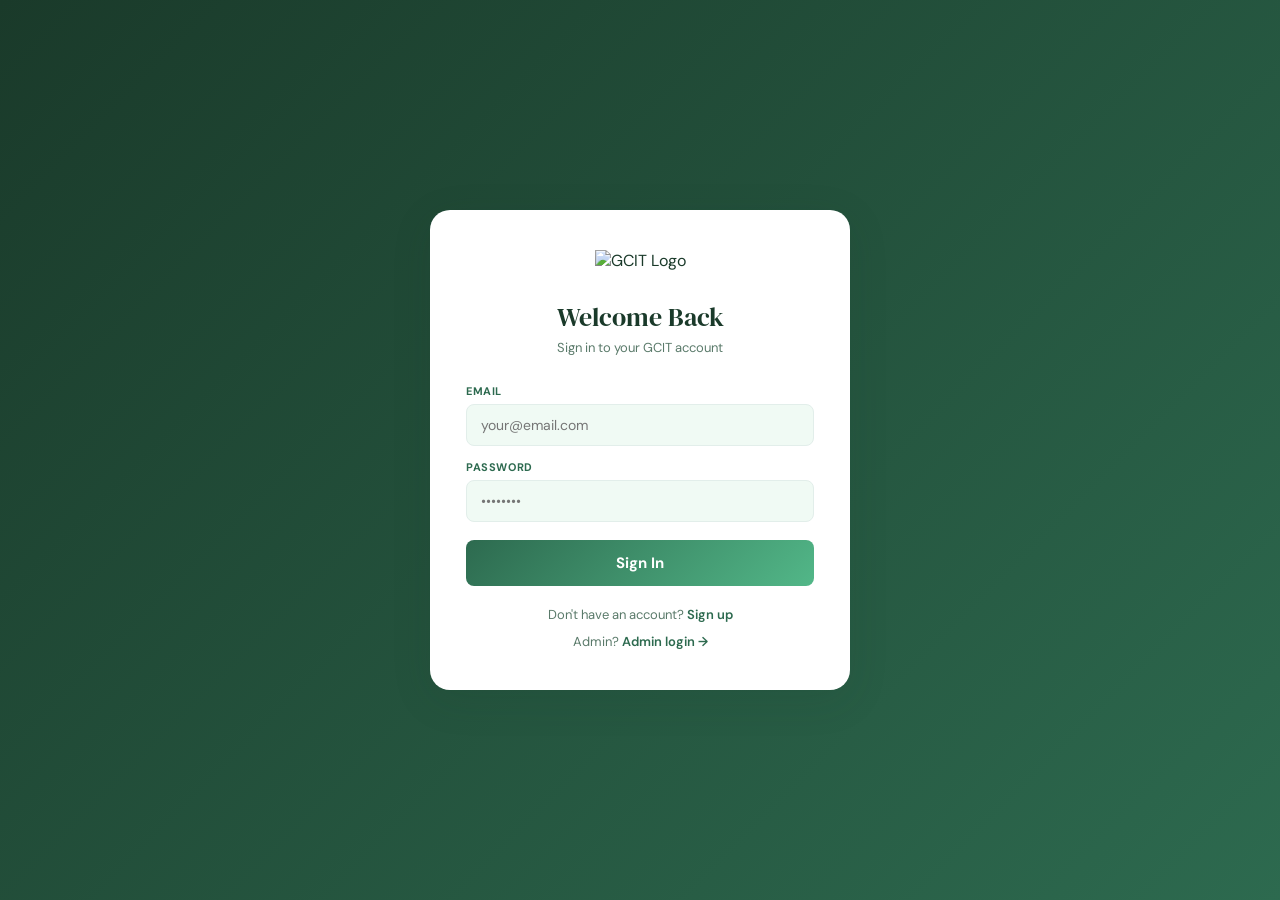
==== views/index.html @ d7ad471d "Initial Commit" ====
<!DOCTYPE html>
<html lang="en">
<head>
    <meta charset="UTF-8">
    <meta name="viewport" content="width=device-width, initial-scale=1.0">
    <title>Login – GCIT Ground Booking</title>
    <link rel="stylesheet" href="css/home.css">
</head>
<body class="auth-page">

<div class="auth-box">
    <div class="auth-logo">
        <img src="photos/logo.png" alt="GCIT Logo">
    </div>

    <h2>Welcome Back</h2>
    <p class="subtitle">Sign in to your GCIT account</p>

    <div class="error-msg" id="errorMsg"></div>

    <div class="form-group">
        <label for="email">Email</label>
        <input type="email" id="email" placeholder="your@email.com" autocomplete="email">
    </div>

    <div class="form-group">
        <label for="password">Password</label>
        <input type="password" id="password" placeholder="••••••••" autocomplete="current-password">
    </div>

    <button class="btn-auth" onclick="login()">Sign In</button>

    <div class="auth-footer">
        <p>Don't have an account? <a href="signup.html">Sign up</a></p>
        <p style="margin-top:10px;">Admin? <a href="admin-login.html">Admin login →</a></p>
    </div>
</div>

<script src="js/login.js"></script>
</body>
</html>
---- views/css/home.css ----
/* ===== GCIT Ground Booking — Shared CSS ===== */

@import url('https://fonts.googleapis.com/css2?family=DM+Sans:wght@400;500;600;700&family=DM+Serif+Display&display=swap');

*, *::before, *::after { box-sizing: border-box; margin: 0; padding: 0; }

:root {
    --green-dark:   #1a3a2a;
    --green-mid:    #2d6a4f;
    --green-light:  #52b788;
    --green-pale:   #d8f3dc;
    --green-bg:     #f0faf4;
    --surface:      #ffffff;
    --border:       #e2eeea;
    --text:         #1a3a2a;
    --text-muted:   #5a7a6a;
    --red:          #e63946;
    --amber:        #f4a261;
    --radius:       12px;
    --radius-sm:    8px;
    --shadow:       0 4px 20px rgba(26,58,42,0.08);
    --shadow-lg:    0 10px 40px rgba(26,58,42,0.12);
}

body {
    font-family: 'DM Sans', sans-serif;
    background: var(--green-bg);
    color: var(--text);
    min-height: 100vh;
}

/* ===== HEADER ===== */
header {
    display: flex;
    align-items: center;
    justify-content: space-between;
    padding: 0 32px;
    height: 64px;
    background: var(--surface);
    border-bottom: 1px solid var(--border);
    position: sticky;
    top: 0;
    z-index: 1000;
    gap: 16px;
}

.nav-logo {
    display: flex;
    align-items: center;
    gap: 10px;
    flex-shrink: 0;
}

.nav-logo img {
    width: 40px;
    height: 40px;
    object-fit: contain;
}

.nav-logo-text {
    font-weight: 700;
    font-size: 15px;
    color: var(--green-dark);
    line-height: 1.2;
}

.nav-logo-sub {
    font-size: 11px;
    color: var(--text-muted);
}

nav ul {
    list-style: none;
    display: flex;
    gap: 4px;
}

nav a {
    text-decoration: none;
    color: var(--text-muted);
    font-weight: 500;
    font-size: 14px;
    padding: 6px 12px;
    border-radius: var(--radius-sm);
    transition: all 0.15s;
}

nav a:hover, nav a.active-link {
    color: var(--green-mid);
    background: var(--green-bg);
}

.btn-logout {
    background: var(--green-mid);
    color: white;
    border: none;
    padding: 8px 16px;
    border-radius: var(--radius-sm);
    font-size: 13px;
    font-weight: 600;
    cursor: pointer;
    font-family: inherit;
    transition: 0.15s;
    flex-shrink: 0;
}

.btn-logout:hover { background: var(--green-dark); }

/* Hamburger */
.hamburger {
    display: none;
    flex-direction: column;
    gap: 4px;
    background: none;
    border: none;
    cursor: pointer;
    padding: 4px;
}
.hamburger span {
    display: block;
    width: 22px;
    height: 2px;
    background: var(--text);
    border-radius: 2px;
    transition: 0.3s;
}

/* ===== HERO ===== */
.page-hero {
    background: linear-gradient(135deg, var(--green-dark) 0%, var(--green-mid) 60%, var(--green-light) 100%);
    padding: 60px 24px 50px;
    text-align: center;
    color: #fff;
}

.page-hero h1 {
    font-family: 'DM Serif Display', serif;
    font-size: clamp(1.8rem, 5vw, 2.8rem);
    margin-bottom: 10px;
    font-weight: 400;
}

.page-hero p {
    font-size: 15px;
    opacity: 0.85;
    max-width: 540px;
    margin: 0 auto;
}

/* ===== SECTION ===== */
.section {
    max-width: 1100px;
    margin: 0 auto;
    padding: 48px 24px;
}

.section-label {
    font-size: 12px;
    font-weight: 700;
    text-transform: uppercase;
    letter-spacing: 1.2px;
    color: var(--green-light);
    margin-bottom: 8px;
}

.section-title {
    font-family: 'DM Serif Display', serif;
    font-size: clamp(1.4rem, 4vw, 2rem);
    font-weight: 400;
    color: var(--green-dark);
    margin-bottom: 16px;
}

/* ===== HERO (home) ===== */
.hero {
    position: relative;
    height: 500px;
    overflow: hidden;
}

.hero img {
    width: 100%;
    height: 100%;
    object-fit: cover;
}

.hero-overlay {
    position: absolute;
    inset: 0;
    background: linear-gradient(to right, rgba(26,58,42,0.85) 40%, rgba(26,58,42,0.3));
    display: flex;
    flex-direction: column;
    justify-content: center;
    padding: 48px;
    color: white;
}

.hero-badge {
    font-size: 12px;
    font-weight: 700;
    letter-spacing: 1.5px;
    text-transform: uppercase;
    background: rgba(255,255,255,0.15);
    padding: 6px 14px;
    border-radius: 20px;
    display: inline-block;
    margin-bottom: 20px;
    backdrop-filter: blur(4px);
    width: fit-content;
}

.hero-overlay h1 {
    font-family: 'DM Serif Display', serif;
    font-size: clamp(1.8rem, 5vw, 3rem);
    font-weight: 400;
    max-width: 600px;
    margin-bottom: 14px;
    line-height: 1.2;
}

.hero-overlay p {
    font-size: 15px;
    max-width: 480px;
    opacity: 0.85;
    line-height: 1.6;
}

.accent-strip {
    height: 4px;
    background: linear-gradient(90deg, var(--green-dark), var(--green-light), var(--green-pale));
}

/* ===== ABOUT ===== */
.about-grid {
    display: grid;
    grid-template-columns: 220px 1fr;
    gap: 48px;
    align-items: start;
}

.about-logo {
    text-align: center;
}

.about-logo img {
    width: 130px;
    height: 130px;
    object-fit: contain;
}

.college-name {
    margin-top: 12px;
    font-weight: 600;
    font-size: 13px;
    color: var(--text-muted);
    line-height: 1.5;
}

.about-text p {
    font-size: 15px;
    line-height: 1.75;
    color: var(--text-muted);
    margin-bottom: 14px;
}

/* ===== VISION MISSION ===== */
.mv-grid {
    display: grid;
    grid-template-columns: 1fr 1fr;
    gap: 24px;
}

.mv-card {
    background: var(--surface);
    border: 1px solid var(--border);
    border-radius: var(--radius);
    padding: 32px;
}

.mv-card.vision {
    background: var(--green-dark);
    color: white;
}

.mv-card.vision .section-label { color: var(--green-light); }
.mv-card.vision .section-title { color: white; }
.mv-card.vision p { color: rgba(255,255,255,0.8); font-size: 15px; line-height: 1.7; }

.mission-list {
    list-style: none;
    padding: 0;
}

.mission-list li {
    display: flex;
    gap: 10px;
    font-size: 14px;
    color: var(--text-muted);
    margin-bottom: 12px;
    line-height: 1.6;
    padding-left: 20px;
    position: relative;
}

.mission-list li::before {
    content: '';
    position: absolute;
    left: 0;
    top: 8px;
    width: 6px;
    height: 6px;
    border-radius: 50%;
    background: var(--green-light);
    flex-shrink: 0;
}

/* ===== DEVELOPERS ===== */
.dev-section {
    background: var(--green-dark);
    color: white;
}

.dev-section .section-title { color: white; }
.dev-section .section-label { color: var(--green-light); }

.dev-grid {
    display: flex;
    flex-wrap: wrap;
    gap: 20px;
    margin-top: 32px;
    justify-content: center;
}

.dev-card {
    background: rgba(255,255,255,0.07);
    border: 1px solid rgba(255,255,255,0.12);
    border-radius: var(--radius);
    padding: 24px 20px;
    text-align: center;
    width: 180px;
    transition: 0.2s;
}

.dev-card:hover {
    background: rgba(255,255,255,0.12);
    transform: translateY(-2px);
}

.dev-photo {
    width: 80px;
    height: 80px;
    border-radius: 50%;
    object-fit: cover;
    border: 3px solid var(--green-light);
    margin-bottom: 12px;
}

.dev-role {
    font-size: 11px;
    color: var(--green-light);
    font-weight: 600;
    text-transform: uppercase;
    letter-spacing: 0.8px;
    margin-bottom: 4px;
}

.dev-name {
    font-size: 14px;
    font-weight: 600;
    color: white;
}

/* ===== DIVIDER ===== */
hr.divider {
    border: none;
    border-top: 1px solid var(--border);
}

/* ===== FOOTER ===== */
footer {
    text-align: center;
    padding: 24px;
    font-size: 13px;
    color: var(--text-muted);
    border-top: 1px solid var(--border);
    background: var(--surface);
}

.footer-accent { color: var(--green-light); }

/* ===== TABLE ===== */
.table-wrap {
    background: var(--surface);
    border: 1px solid var(--border);
    border-radius: var(--radius);
    overflow: hidden;
    overflow-x: auto;
}

table {
    width: 100%;
    border-collapse: collapse;
    min-width: 500px;
}

th {
    text-align: left;
    font-size: 11px;
    font-weight: 700;
    text-transform: uppercase;
    letter-spacing: 0.6px;
    color: var(--text-muted);
    padding: 14px 16px;
    background: var(--green-bg);
    border-bottom: 1px solid var(--border);
}

td {
    padding: 13px 16px;
    font-size: 14px;
    border-bottom: 1px solid var(--border);
}

tr:last-child td { border-bottom: none; }

tr:hover td { background: var(--green-bg); }

/* ===== STATUS BADGES ===== */
.status-badge {
    display: inline-block;
    padding: 3px 10px;
    border-radius: 20px;
    font-size: 11px;
    font-weight: 700;
    text-transform: uppercase;
    letter-spacing: 0.5px;
}

.status-approved, .confirmed { background: #d8f3dc; color: #1a5c30; }
.status-pending  { background: #fff3cd; color: #7a5800; }
.status-rejected { background: #fde8e8; color: #8b1a1a; }
.completed       { background: #e8f4ff; color: #1a4a7a; }

/* ===== BUTTONS ===== */
.btn-approve {
    background: var(--green-mid);
    color: white;
    border: none;
    padding: 6px 12px;
    border-radius: var(--radius-sm);
    cursor: pointer;
    font-family: inherit;
    font-size: 12px;
    font-weight: 600;
    margin-right: 6px;
    transition: 0.15s;
}

.btn-approve:hover { background: var(--green-dark); }

.btn-reject {
    background: #fde8e8;
    color: var(--red);
    border: 1px solid #f5c6c6;
    padding: 6px 12px;
    border-radius: var(--radius-sm);
    cursor: pointer;
    font-family: inherit;
    font-size: 12px;
    font-weight: 600;
    transition: 0.15s;
}

.btn-reject:hover { background: var(--red); color: white; border-color: var(--red); }

.delete-btn {
    background: #fde8e8;
    color: var(--red);
    border: 1px solid #f5c6c6;
    padding: 6px 10px;
    border-radius: var(--radius-sm);
    cursor: pointer;
    font-family: inherit;
    font-size: 12px;
    font-weight: 600;
    transition: 0.15s;
}

.delete-btn:hover { background: var(--red); color: white; }

.action-done { font-size: 12px; color: var(--text-muted); font-weight: 500; }

/* ===== BOOKING LAYOUT ===== */
.booking-layout {
    display: grid;
    grid-template-columns: 1fr 360px;
    gap: 32px;
    max-width: 1100px;
    margin: 40px auto;
    padding: 0 24px;
}

.booking-panel {
    background: var(--surface);
    border: 1px solid var(--border);
    border-radius: var(--radius);
    padding: 28px;
    position: sticky;
    top: 80px;
    height: fit-content;
    box-shadow: var(--shadow);
}

.panel-title {
    font-family: 'DM Serif Display', serif;
    font-size: 1.3rem;
    margin-bottom: 24px;
    color: var(--green-dark);
}

.form-group {
    margin-bottom: 16px;
}

.form-group label {
    display: block;
    font-size: 11px;
    font-weight: 700;
    text-transform: uppercase;
    letter-spacing: 0.6px;
    color: var(--green-mid);
    margin-bottom: 6px;
}

.form-group input,
.form-group select,
.form-group textarea {
    width: 100%;
    padding: 10px 12px;
    border: 1.5px solid var(--border);
    border-radius: var(--radius-sm);
    background: var(--green-bg);
    font-size: 14px;
    font-family: inherit;
    outline: none;
    transition: 0.2s;
    color: var(--text);
}

.form-group textarea { resize: none; height: 72px; }

.form-group input:focus,
.form-group select:focus,
.form-group textarea:focus {
    border-color: var(--green-mid);
    background: white;
    box-shadow: 0 0 0 3px rgba(45,106,79,0.1);
}

.time-row {
    display: grid;
    grid-template-columns: 1fr 1fr;
    gap: 8px;
}

.btn-book {
    width: 100%;
    padding: 13px;
    border: none;
    border-radius: var(--radius-sm);
    background: linear-gradient(135deg, var(--green-mid), var(--green-light));
    color: white;
    font-weight: 700;
    font-size: 15px;
    font-family: inherit;
    cursor: pointer;
    transition: 0.2s;
    margin-top: 8px;
}

.btn-book:hover { opacity: 0.9; transform: translateY(-1px); }

/* ===== AVAILABLE GROUND ===== */
.ground-grid {
    display: grid;
    grid-template-columns: repeat(auto-fill, minmax(280px, 1fr));
    gap: 20px;
    margin-top: 24px;
}

.ground-card {
    background: var(--surface);
    border: 1px solid var(--border);
    border-radius: var(--radius);
    overflow: hidden;
    transition: 0.2s;
}

.ground-card:hover { box-shadow: var(--shadow); transform: translateY(-2px); }

.ground-card-header {
    padding: 16px 20px;
    background: var(--green-bg);
    border-bottom: 1px solid var(--border);
    display: flex;
    justify-content: space-between;
    align-items: center;
}

.slot-time {
    font-weight: 700;
    font-size: 16px;
    color: var(--green-dark);
}

.slot-avail { background: #d8f3dc; color: #1a5c30; }
.slot-booked { background: #fde8e8; color: #8b1a1a; }

.ground-card-body {
    padding: 16px 20px;
}

.btn-slot-book {
    display: inline-block;
    padding: 8px 18px;
    background: var(--green-mid);
    color: white;
    border: none;
    border-radius: var(--radius-sm);
    font-family: inherit;
    font-size: 13px;
    font-weight: 600;
    cursor: pointer;
    transition: 0.15s;
    text-decoration: none;
}

.btn-slot-book:hover { background: var(--green-dark); }

/* ===== PROFILE ===== */
.profile-container {
    max-width: 900px;
    margin: 0 auto;
    padding: 40px 24px;
}

.profile-header {
    display: flex;
    gap: 28px;
    align-items: center;
    margin-bottom: 32px;
    background: var(--surface);
    border: 1px solid var(--border);
    border-radius: var(--radius);
    padding: 28px;
}

.profile-image-wrapper { position: relative; flex-shrink: 0; }

.profile-page-photo {
    width: 90px;
    height: 90px;
    border-radius: 50%;
    object-fit: cover;
    border: 3px solid var(--green-light);
}

.edit-photo-btn {
    position: absolute;
    bottom: 0;
    right: 0;
    background: var(--green-mid);
    color: white;
    border: none;
    font-size: 10px;
    font-weight: 700;
    padding: 3px 7px;
    border-radius: 10px;
    cursor: pointer;
    font-family: inherit;
}

.profile-intro h1 { font-size: 1.6rem; margin-bottom: 4px; }
.profile-tag { font-size: 13px; color: var(--text-muted); }

.profile-content-grid {
    display: grid;
    grid-template-columns: 1fr 1fr;
    gap: 20px;
    margin-bottom: 20px;
}

.profile-card {
    background: var(--surface);
    border: 1px solid var(--border);
    border-radius: var(--radius);
    padding: 24px;
}

.card-subtitle {
    font-size: 14px;
    font-weight: 700;
    color: var(--green-dark);
    margin-bottom: 16px;
    padding-bottom: 12px;
    border-bottom: 1px solid var(--border);
}

.info-list { display: flex; flex-direction: column; gap: 14px; }

.info-item {
    display: flex;
    justify-content: space-between;
    align-items: center;
    gap: 12px;
}

.info-label {
    font-size: 12px;
    font-weight: 700;
    text-transform: uppercase;
    letter-spacing: 0.5px;
    color: var(--text-muted);
    flex-shrink: 0;
}

.info-item input {
    flex: 1;
    border: 1.5px solid var(--border);
    border-radius: var(--radius-sm);
    padding: 7px 10px;
    font-size: 13px;
    font-family: inherit;
    outline: none;
    background: var(--green-bg);
    transition: 0.2s;
}

.info-item input:focus {
    border-color: var(--green-mid);
    background: white;
}

.btn-edit-profile {
    margin-top: 16px;
    background: var(--green-mid);
    color: white;
    border: none;
    padding: 9px 20px;
    border-radius: var(--radius-sm);
    font-family: inherit;
    font-size: 13px;
    font-weight: 600;
    cursor: pointer;
    transition: 0.15s;
}

.btn-edit-profile:hover { background: var(--green-dark); }

.stats-grid {
    display: grid;
    grid-template-columns: 1fr 1fr;
    gap: 14px;
    margin-top: 4px;
}

.stat-box {
    background: var(--green-bg);
    border-radius: var(--radius-sm);
    padding: 18px;
    text-align: center;
}

.stat-number {
    display: block;
    font-size: 2rem;
    font-weight: 700;
    color: var(--green-mid);
    line-height: 1;
}

.stat-label {
    display: block;
    font-size: 11px;
    color: var(--text-muted);
    margin-top: 6px;
    font-weight: 600;
    text-transform: uppercase;
    letter-spacing: 0.5px;
}

.history-section {
    background: var(--surface);
    border: 1px solid var(--border);
    border-radius: var(--radius);
    padding: 24px;
}

.table-responsive { overflow-x: auto; }

.history-table {
    width: 100%;
    border-collapse: collapse;
    min-width: 400px;
}

/* ===== LOGIN / SIGNUP ===== */
.auth-page {
    min-height: 100vh;
    display: flex;
    align-items: center;
    justify-content: center;
    background: linear-gradient(135deg, var(--green-dark) 0%, var(--green-mid) 100%);
    padding: 24px;
}

.auth-box {
    background: white;
    border-radius: 20px;
    padding: 40px 36px;
    width: 100%;
    max-width: 420px;
    box-shadow: var(--shadow-lg);
}

.auth-logo {
    text-align: center;
    margin-bottom: 28px;
}

.auth-logo img {
    width: 70px;
    height: 70px;
    object-fit: contain;
}

.auth-box h2 {
    font-family: 'DM Serif Display', serif;
    font-size: 1.6rem;
    font-weight: 400;
    color: var(--green-dark);
    text-align: center;
    margin-bottom: 4px;
}

.auth-box .subtitle {
    text-align: center;
    font-size: 13px;
    color: var(--text-muted);
    margin-bottom: 28px;
}

.auth-box .form-group { margin-bottom: 14px; }

.auth-box .form-group label {
    display: block;
    font-size: 11px;
    font-weight: 700;
    text-transform: uppercase;
    letter-spacing: 0.6px;
    color: var(--green-mid);
    margin-bottom: 6px;
}

.auth-box .form-group input {
    width: 100%;
    padding: 11px 14px;
    border: 1.5px solid var(--border);
    border-radius: var(--radius-sm);
    background: var(--green-bg);
    font-size: 14px;
    font-family: inherit;
    outline: none;
    transition: 0.2s;
    color: var(--text);
}

.auth-box .form-group input:focus {
    border-color: var(--green-mid);
    background: white;
    box-shadow: 0 0 0 3px rgba(45,106,79,0.1);
}

.btn-auth {
    width: 100%;
    padding: 13px;
    border: none;
    border-radius: var(--radius-sm);
    background: linear-gradient(135deg, var(--green-mid), var(--green-light));
    color: white;
    font-weight: 700;
    font-size: 15px;
    font-family: inherit;
    cursor: pointer;
    transition: 0.2s;
    margin-top: 4px;
}

.btn-auth:hover { opacity: 0.9; transform: translateY(-1px); }

.auth-footer {
    text-align: center;
    margin-top: 20px;
    font-size: 13px;
    color: var(--text-muted);
}

.auth-footer a {
    color: var(--green-mid);
    font-weight: 600;
    text-decoration: none;
}

.auth-footer a:hover { text-decoration: underline; }

.error-msg {
    display: none;
    background: #fde8e8;
    color: #8b1a1a;
    border: 1px solid #f5c6c6;
    border-radius: var(--radius-sm);
    padding: 10px 14px;
    font-size: 13px;
    margin-bottom: 14px;
    font-weight: 500;
}

.admin-badge {
    display: inline-block;
    background: var(--green-pale);
    color: var(--green-dark);
    font-size: 11px;
    font-weight: 700;
    padding: 4px 10px;
    border-radius: 20px;
    text-transform: uppercase;
    letter-spacing: 0.8px;
    margin-bottom: 16px;
}

/* ===== ADMIN DASHBOARD ===== */
.admin-layout {
    max-width: 1100px;
    margin: 40px auto;
    padding: 0 24px;
}

.admin-tabs {
    display: flex;
    gap: 8px;
    margin-bottom: 28px;
    border-bottom: 1px solid var(--border);
    padding-bottom: 0;
}

.admin-tab {
    padding: 10px 20px;
    font-family: inherit;
    font-size: 14px;
    font-weight: 600;
    border: none;
    background: none;
    color: var(--text-muted);
    cursor: pointer;
    border-bottom: 2px solid transparent;
    margin-bottom: -1px;
    transition: 0.15s;
}

.admin-tab.active {
    color: var(--green-mid);
    border-bottom-color: var(--green-mid);
}

.tab-pane { display: none; }
.tab-pane.active { display: block; }

.admin-stats {
    display: grid;
    grid-template-columns: repeat(auto-fill, minmax(160px, 1fr));
    gap: 16px;
    margin-bottom: 32px;
}

.stat-card {
    background: var(--surface);
    border: 1px solid var(--border);
    border-radius: var(--radius);
    padding: 20px;
}

.stat-card .num {
    font-size: 2rem;
    font-weight: 700;
    color: var(--green-mid);
    line-height: 1;
}

.stat-card .lbl {
    font-size: 11px;
    color: var(--text-muted);
    margin-top: 6px;
    font-weight: 600;
    text-transform: uppercase;
    letter-spacing: 0.5px;
}

/* ===== RESPONSIVE ===== */
@media (max-width: 768px) {
    header { padding: 0 16px; }
    
    .hamburger { display: flex; }

    nav {
        display: none;
        position: absolute;
        top: 64px;
        left: 0; right: 0;
        background: var(--surface);
        border-bottom: 1px solid var(--border);
        padding: 12px 16px;
    }

    nav.open { display: block; }

    nav ul {
        flex-direction: column;
        gap: 4px;
    }

    nav a { display: block; }

    .booking-layout { grid-template-columns: 1fr; }
    .booking-panel { position: static; }

    .about-grid { grid-template-columns: 1fr; }
    .about-logo { display: none; }

    .mv-grid { grid-template-columns: 1fr; }

    .profile-content-grid { grid-template-columns: 1fr; }
    .profile-header { flex-direction: column; text-align: center; }

    .hero { height: 320px; }
    .hero-overlay { padding: 24px; }

    .admin-stats { grid-template-columns: 1fr 1fr; }

    .auth-box { padding: 28px 20px; }
}

@media (max-width: 480px) {
    .booking-layout { padding: 0 12px; margin: 24px auto; }
    .section { padding: 32px 12px; }
    .profile-container { padding: 24px 12px; }
    .admin-layout { padding: 0 12px; margin: 24px auto; }
    .dev-card { width: 140px; }
}

/* ===== ADDITIONAL RESPONSIVE IMPROVEMENTS ===== */

/* Make tables scroll horizontally on small screens */
.table-wrap {
    overflow-x: auto;
    -webkit-overflow-scrolling: touch;
}

/* Ensure booking layout is responsive */
.booking-layout {
    display: grid;
    grid-template-columns: 1fr 340px;
    gap: 24px;
    max-width: 1100px;
    margin: 40px auto;
    padding: 0 24px;
    align-items: start;
}

/* Ground/slot grid */
.ground-grid {
    display: grid;
    grid-template-columns: repeat(auto-fill, minmax(180px, 1fr));
    gap: 16px;
}

.ground-card {
    background: var(--surface);
    border: 1px solid var(--border);
    border-radius: var(--radius);
    overflow: hidden;
}

.ground-card-header {
    background: var(--green-bg);
    padding: 12px 16px;
    display: flex;
    justify-content: space-between;
    align-items: center;
    flex-wrap: wrap;
    gap: 6px;
}

.slot-time {
    font-weight: 700;
    font-size: 14px;
    color: var(--green-dark);
}

.ground-card-body {
    padding: 14px 16px;
}

.btn-slot-book {
    display: inline-block;
    background: var(--green-mid);
    color: white;
    text-decoration: none;
    padding: 8px 16px;
    border-radius: var(--radius-sm);
    font-size: 13px;
    font-weight: 600;
    font-family: inherit;
    transition: 0.15s;
}

.btn-slot-book:hover {
    background: var(--green-dark);
}

.status-badge {
    display: inline-block;
    padding: 3px 10px;
    border-radius: 20px;
    font-size: 11px;
    font-weight: 700;
    text-transform: capitalize;
    letter-spacing: 0.3px;
}

.status-approved, .slot-avail { background: #d8f3dc; color: #1a3a2a; }
.status-pending  { background: #fff3cd; color: #7d5a00; }
.status-rejected, .slot-booked { background: #fde8e8; color: #8b1a1a; }
.confirmed       { background: #d8f3dc; color: #1a3a2a; }

/* Booking panel */
.booking-panel {
    background: var(--surface);
    border: 1px solid var(--border);
    border-radius: var(--radius);
    padding: 24px;
    position: sticky;
    top: 80px;
}

.panel-title {
    font-family: 'DM Serif Display', serif;
    font-size: 1.2rem;
    font-weight: 400;
    color: var(--green-dark);
    margin-bottom: 20px;
    padding-bottom: 12px;
    border-bottom: 1px solid var(--border);
}

.booking-panel .form-group {
    margin-bottom: 14px;
}

.booking-panel .form-group label {
    display: block;
    font-size: 11px;
    font-weight: 700;
    text-transform: uppercase;
    letter-spacing: 0.6px;
    color: var(--green-mid);
    margin-bottom: 6px;
}

.booking-panel input,
.booking-panel select,
.booking-panel textarea {
    width: 100%;
    padding: 10px 12px;
    border: 1.5px solid var(--border);
    border-radius: var(--radius-sm);
    background: var(--green-bg);
    font-family: inherit;
    font-size: 14px;
    color: var(--text);
    outline: none;
    transition: 0.2s;
}

.booking-panel input:focus,
.booking-panel select:focus,
.booking-panel textarea:focus {
    border-color: var(--green-mid);
    background: white;
    box-shadow: 0 0 0 3px rgba(45,106,79,0.1);
}

.booking-panel textarea {
    resize: vertical;
    min-height: 80px;
}

.time-row {
    display: grid;
    grid-template-columns: 1fr 1fr;
    gap: 8px;
}

.btn-book {
    width: 100%;
    padding: 12px;
    background: linear-gradient(135deg, var(--green-mid), var(--green-light));
    color: white;
    border: none;
    border-radius: var(--radius-sm);
    font-family: inherit;
    font-size: 14px;
    font-weight: 700;
    cursor: pointer;
    transition: 0.2s;
    margin-top: 4px;
}

.btn-book:hover { opacity: 0.9; transform: translateY(-1px); }

/* Table styles */
table { width: 100%; border-collapse: collapse; min-width: 480px; }
thead th {
    background: var(--green-bg);
    padding: 10px 14px;
    font-size: 11px;
    font-weight: 700;
    text-transform: uppercase;
    letter-spacing: 0.5px;
    color: var(--text-muted);
    text-align: left;
    border-bottom: 1px solid var(--border);
}
tbody td {
    padding: 12px 14px;
    font-size: 13px;
    border-bottom: 1px solid var(--border);
    color: var(--text);
}
tbody tr:last-child td { border-bottom: none; }
tbody tr:hover { background: var(--green-bg); }

.delete-btn, .btn-reject {
    background: #fde8e8;
    color: var(--red);
    border: none;
    padding: 5px 12px;
    border-radius: var(--radius-sm);
    font-family: inherit;
    font-size: 12px;
    font-weight: 600;
    cursor: pointer;
    transition: 0.15s;
}
.delete-btn:hover, .btn-reject:hover { background: var(--red); color: white; }

.btn-approve {
    background: var(--green-pale);
    color: var(--green-dark);
    border: none;
    padding: 5px 12px;
    border-radius: var(--radius-sm);
    font-family: inherit;
    font-size: 12px;
    font-weight: 600;
    cursor: pointer;
    transition: 0.15s;
    margin-right: 4px;
}
.btn-approve:hover { background: var(--green-mid); color: white; }

.action-done { font-size: 12px; color: var(--text-muted); font-style: italic; }
.action-cell { white-space: nowrap; }

/* Section */
.section {
    max-width: 1100px;
    margin: 0 auto;
    padding: 60px 24px;
}

/* About grid */
.about-grid {
    display: grid;
    grid-template-columns: 200px 1fr;
    gap: 48px;
    align-items: start;
}
.about-logo { text-align: center; }
.about-logo img { width: 120px; height: 120px; object-fit: contain; }
.college-name { margin-top: 12px; font-weight: 700; color: var(--green-dark); font-size: 14px; line-height: 1.4; }

.mv-grid {
    display: grid;
    grid-template-columns: 1fr 1fr;
    gap: 32px;
}
.mv-card {
    background: var(--surface);
    border: 1px solid var(--border);
    border-radius: var(--radius);
    padding: 32px;
}
.mv-card.vision { border-color: var(--green-light); }

.mission-list {
    padding-left: 18px;
    display: flex;
    flex-direction: column;
    gap: 10px;
    font-size: 14px;
    color: var(--text-muted);
    line-height: 1.6;
}

.section-label {
    font-size: 11px;
    font-weight: 700;
    text-transform: uppercase;
    letter-spacing: 1px;
    color: var(--green-light);
    margin-bottom: 8px;
}
.section-title {
    font-family: 'DM Serif Display', serif;
    font-size: 1.6rem;
    font-weight: 400;
    color: var(--green-dark);
    margin-bottom: 16px;
}

.dev-section { background: var(--green-bg); }
.dev-grid {
    display: flex;
    flex-wrap: wrap;
    gap: 20px;
    margin-top: 24px;
}
.dev-card {
    background: var(--surface);
    border: 1px solid var(--border);
    border-radius: var(--radius);
    padding: 20px 16px;
    text-align: center;
    width: 160px;
    flex-shrink: 0;
}
.dev-photo {
    width: 72px;
    height: 72px;
    border-radius: 50%;
    object-fit: cover;
    border: 3px solid var(--green-pale);
    margin-bottom: 10px;
    background: var(--green-bg);
}
.dev-role { font-size: 11px; color: var(--text-muted); font-weight: 600; text-transform: uppercase; letter-spacing: 0.4px; }
.dev-name { font-size: 14px; font-weight: 700; color: var(--green-dark); margin-top: 4px; }

/* Hero */
.hero {
    position: relative;
    height: 420px;
    overflow: hidden;
}
.hero img {
    width: 100%;
    height: 100%;
    object-fit: cover;
    display: block;
}
.hero-overlay {
    position: absolute;
    inset: 0;
    background: linear-gradient(135deg, rgba(26,58,42,0.88) 0%, rgba(45,106,79,0.65) 100%);
    display: flex;
    flex-direction: column;
    justify-content: center;
    padding: 48px;
    color: white;
}
.hero-badge {
    display: inline-block;
    background: rgba(255,255,255,0.15);
    border: 1px solid rgba(255,255,255,0.3);
    padding: 4px 14px;
    border-radius: 20px;
    font-size: 12px;
    font-weight: 600;
    letter-spacing: 0.8px;
    margin-bottom: 16px;
    align-self: flex-start;
}
.hero-overlay h1 {
    font-family: 'DM Serif Display', serif;
    font-size: 2.4rem;
    font-weight: 400;
    max-width: 600px;
    margin-bottom: 12px;
    line-height: 1.2;
}
.hero-overlay p {
    font-size: 15px;
    opacity: 0.85;
    max-width: 500px;
    line-height: 1.6;
}

/* Divider */
.divider { border: none; border-top: 1px solid var(--border); margin: 0; }
.accent-strip { height: 4px; background: linear-gradient(90deg, var(--green-dark), var(--green-light)); }

/* Footer */
footer {
    text-align: center;
    padding: 24px;
    font-size: 13px;
    color: var(--text-muted);
    background: var(--surface);
    border-top: 1px solid var(--border);
    margin-top: 60px;
}
.footer-accent { color: var(--green-light); }

/* Profile */
.profile-container {
    max-width: 1000px;
    margin: 40px auto;
    padding: 0 24px;
}
.profile-header {
    display: flex;
    align-items: center;
    gap: 24px;
    background: var(--surface);
    border: 1px solid var(--border);
    border-radius: var(--radius);
    padding: 28px 32px;
    margin-bottom: 24px;
}
.profile-image-wrapper {
    position: relative;
    flex-shrink: 0;
}

/* ===== EXTRA MOBILE FIXES ===== */
@media (max-width: 900px) {
    .booking-layout { grid-template-columns: 1fr; }
    .booking-panel { position: static; }
}

@media (max-width: 768px) {
    .booking-layout { padding: 0 16px; margin: 24px auto; }
    .hero-overlay h1 { font-size: 1.7rem; }
    .hero-overlay { padding: 28px 24px; }
    .hero { height: 300px; }
    .mv-grid { grid-template-columns: 1fr; }
    .dev-card { width: calc(50% - 10px); }
    .profile-content-grid { grid-template-columns: 1fr; }
    .profile-header { flex-direction: column; text-align: center; }
    .about-grid { grid-template-columns: 1fr; }
    .about-logo { display: none; }
    .section { padding: 40px 16px; }
}

@media (max-width: 480px) {
    .ground-grid { grid-template-columns: 1fr 1fr; }
    .dev-card { width: 140px; }
    .time-row { grid-template-columns: 1fr; }
    .hero-overlay h1 { font-size: 1.4rem; }
    .admin-stats { grid-template-columns: 1fr 1fr; }
    .auth-box { padding: 24px 16px; }
    .profile-container, .admin-layout, .booking-layout, .section { padding: 0 12px; }
    .booking-layout { margin: 16px auto; }
}
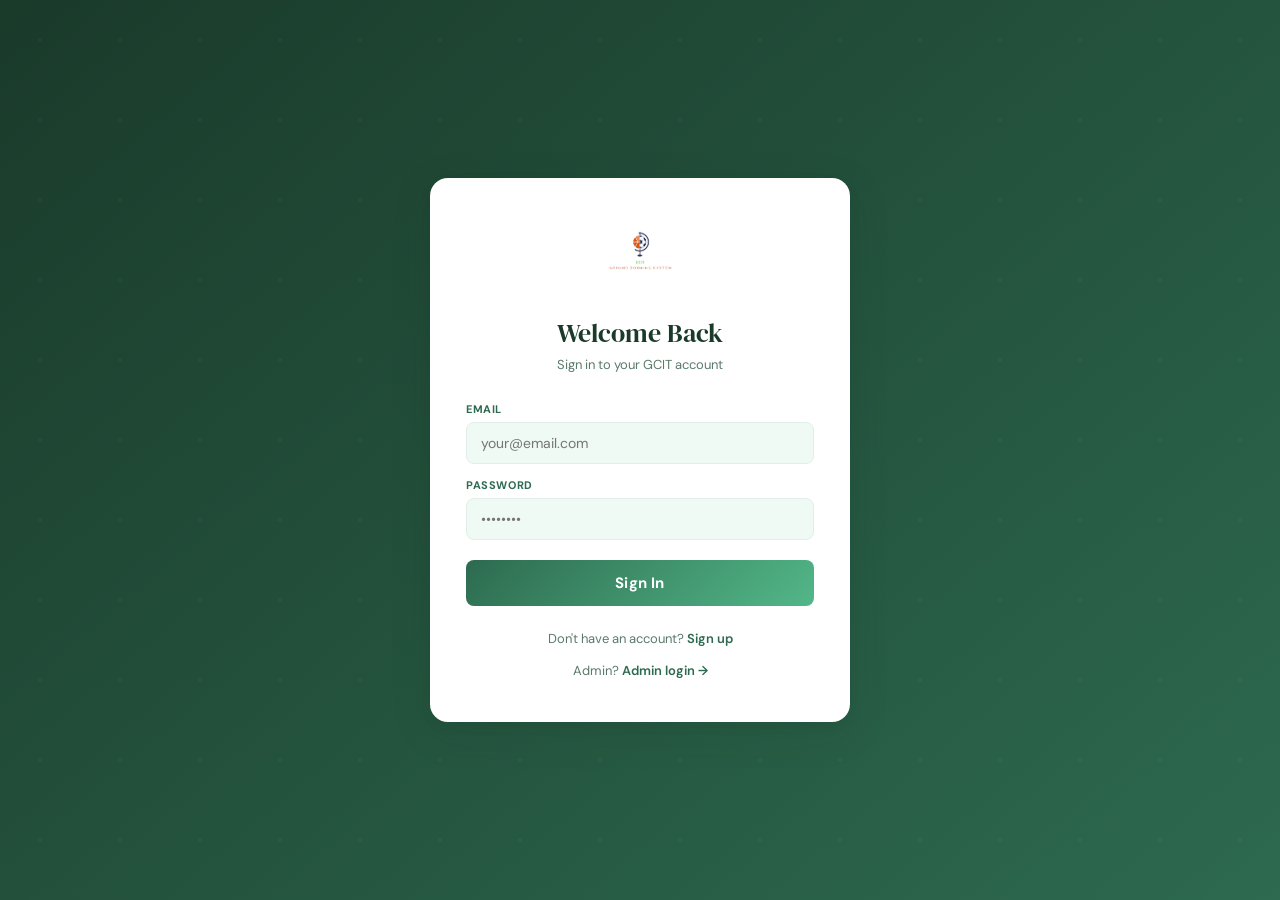
==== commit 9678e41f: "Add auth guard, cookie session, bottom dock nav, and booking form mobile fixes - /user/me endpoint v" ====
--- a/views/index.html
+++ b/views/index.html
@@ -36,6 +36,12 @@
     </div>
 </div>
 
+<script>
+// If already logged in, skip the login page
+fetch("/user/me", { credentials: "same-origin" })
+    .then(r => { if (r.ok) window.location.replace("home.html"); })
+    .catch(() => {});
+</script>
 <script src="js/login.js"></script>
 </body>
 </html>
--- a/views/css/home.css
+++ b/views/css/home.css
@@ -1,25 +1,33 @@
 /* ===== GCIT Ground Booking — Shared CSS ===== */
 
-@import url('https://fonts.googleapis.com/css2?family=DM+Sans:wght@400;500;600;700&family=DM+Serif+Display&display=swap');
+@import url('https://fonts.googleapis.com/css2?family=DM+Sans:ital,opsz,wght@0,9..40,400;0,9..40,500;0,9..40,600;0,9..40,700;1,9..40,400&family=DM+Serif+Display:ital@0;1&display=swap');
+@import url('https://cdnjs.cloudflare.com/ajax/libs/font-awesome/6.5.1/css/all.min.css');
 
 *, *::before, *::after { box-sizing: border-box; margin: 0; padding: 0; }
 
+html { scroll-behavior: smooth; }
+
 :root {
-    --green-dark:   #1a3a2a;
-    --green-mid:    #2d6a4f;
-    --green-light:  #52b788;
-    --green-pale:   #d8f3dc;
-    --green-bg:     #f0faf4;
-    --surface:      #ffffff;
-    --border:       #e2eeea;
-    --text:         #1a3a2a;
-    --text-muted:   #5a7a6a;
-    --red:          #e63946;
-    --amber:        #f4a261;
-    --radius:       12px;
-    --radius-sm:    8px;
-    --shadow:       0 4px 20px rgba(26,58,42,0.08);
-    --shadow-lg:    0 10px 40px rgba(26,58,42,0.12);
+    --green-dark:  #1a3a2a;
+    --green-mid:   #2d6a4f;
+    --green-light: #52b788;
+    --green-pale:  #d8f3dc;
+    --green-bg:    #f0faf4;
+    --surface:     #ffffff;
+    --border:      #e2eeea;
+    --text:        #1a3a2a;
+    --text-muted:  #5a7a6a;
+    --red:         #e63946;
+    --red-bg:      #fde8e8;
+    --red-border:  #f5c6c6;
+    --amber:       #f4a261;
+    --radius:      12px;
+    --radius-sm:   8px;
+    --radius-xs:   6px;
+    --shadow:      0 2px 12px rgba(26,58,42,0.08), 0 1px 3px rgba(26,58,42,0.06);
+    --shadow-md:   0 4px 20px rgba(26,58,42,0.10), 0 2px 6px rgba(26,58,42,0.06);
+    --shadow-lg:   0 10px 40px rgba(26,58,42,0.14), 0 4px 12px rgba(26,58,42,0.08);
+    --transition:  0.18s ease;
 }
 
 body {
@@ -27,9 +35,12 @@
     background: var(--green-bg);
     color: var(--text);
     min-height: 100vh;
-}
-
-/* ===== HEADER ===== */
+    -webkit-font-smoothing: antialiased;
+    -moz-osx-font-smoothing: grayscale;
+}
+
+/* ─── HEADER ─────────────────────────────────────── */
+
 header {
     display: flex;
     align-items: center;
@@ -41,7 +52,8 @@
     position: sticky;
     top: 0;
     z-index: 1000;
-    gap: 16px;
+    gap: 12px;
+    box-shadow: 0 1px 0 var(--border), 0 2px 8px rgba(26,58,42,0.04);
 }
 
 .nav-logo {
@@ -49,17 +61,18 @@
     align-items: center;
     gap: 10px;
     flex-shrink: 0;
+    text-decoration: none;
 }
 
 .nav-logo img {
-    width: 40px;
-    height: 40px;
+    width: 38px;
+    height: 38px;
     object-fit: contain;
 }
 
 .nav-logo-text {
     font-weight: 700;
-    font-size: 15px;
+    font-size: 14px;
     color: var(--green-dark);
     line-height: 1.2;
 }
@@ -67,12 +80,14 @@
 .nav-logo-sub {
     font-size: 11px;
     color: var(--text-muted);
+    line-height: 1;
 }
 
 nav ul {
     list-style: none;
     display: flex;
-    gap: 4px;
+    align-items: center;
+    gap: 2px;
 }
 
 nav a {
@@ -80,82 +95,112 @@
     color: var(--text-muted);
     font-weight: 500;
     font-size: 14px;
-    padding: 6px 12px;
+    padding: 7px 13px;
     border-radius: var(--radius-sm);
-    transition: all 0.15s;
-}
-
-nav a:hover, nav a.active-link {
-    color: var(--green-mid);
-    background: var(--green-bg);
-}
+    transition: color var(--transition), background var(--transition);
+    white-space: nowrap;
+}
+
+nav a:hover { color: var(--green-mid); background: var(--green-bg); }
+nav a.active-link { color: var(--green-mid); background: var(--green-bg); font-weight: 600; }
 
 .btn-logout {
     background: var(--green-mid);
     color: white;
     border: none;
-    padding: 8px 16px;
+    padding: 8px 18px;
     border-radius: var(--radius-sm);
     font-size: 13px;
     font-weight: 600;
     cursor: pointer;
     font-family: inherit;
-    transition: 0.15s;
+    transition: background var(--transition), transform var(--transition);
     flex-shrink: 0;
-}
-
-.btn-logout:hover { background: var(--green-dark); }
+    white-space: nowrap;
+}
+
+.btn-logout:hover { background: var(--green-dark); transform: translateY(-1px); }
+.btn-logout:active { transform: translateY(0); }
 
 /* Hamburger */
 .hamburger {
     display: none;
     flex-direction: column;
-    gap: 4px;
+    justify-content: center;
+    gap: 5px;
     background: none;
-    border: none;
+    border: 1px solid var(--border);
+    border-radius: var(--radius-xs);
     cursor: pointer;
-    padding: 4px;
-}
+    padding: 8px;
+    width: 38px;
+    height: 38px;
+    flex-shrink: 0;
+    transition: background var(--transition);
+}
+
+.hamburger:hover { background: var(--green-bg); }
+
 .hamburger span {
     display: block;
-    width: 22px;
+    width: 18px;
     height: 2px;
-    background: var(--text);
+    background: var(--green-dark);
     border-radius: 2px;
-    transition: 0.3s;
-}
-
-/* ===== HERO ===== */
+    transition: transform 0.25s ease, opacity 0.2s ease;
+}
+
+/* Mobile nav overlay */
+nav {
+    transition: none;
+}
+
+/* ─── PAGE HERO (inner pages) ────────────────────── */
+
 .page-hero {
-    background: linear-gradient(135deg, var(--green-dark) 0%, var(--green-mid) 60%, var(--green-light) 100%);
-    padding: 60px 24px 50px;
+    background: linear-gradient(135deg, var(--green-dark) 0%, var(--green-mid) 70%, var(--green-light) 100%);
+    padding: 56px 24px 48px;
     text-align: center;
     color: #fff;
+    position: relative;
+    overflow: hidden;
+}
+
+.page-hero::before {
+    content: '';
+    position: absolute;
+    inset: 0;
+    background: url("data:image/svg+xml,%3Csvg width='60' height='60' viewBox='0 0 60 60' xmlns='http://www.w3.org/2000/svg'%3E%3Cg fill='none' fill-rule='evenodd'%3E%3Cg fill='%23ffffff' fill-opacity='0.03'%3E%3Cpath d='M36 34v-4h-2v4h-4v2h4v4h2v-4h4v-2h-4zm0-30V0h-2v4h-4v2h4v4h2V6h4V4h-4zM6 34v-4H4v4H0v2h4v4h2v-4h4v-2H6zM6 4V0H4v4H0v2h4v4h2V6h4V4H6z'/%3E%3C/g%3E%3C/g%3E%3C/svg%3E");
+    pointer-events: none;
 }
 
 .page-hero h1 {
     font-family: 'DM Serif Display', serif;
-    font-size: clamp(1.8rem, 5vw, 2.8rem);
+    font-size: clamp(1.7rem, 5vw, 2.6rem);
+    font-weight: 400;
     margin-bottom: 10px;
-    font-weight: 400;
+    position: relative;
 }
 
 .page-hero p {
     font-size: 15px;
     opacity: 0.85;
-    max-width: 540px;
+    max-width: 520px;
     margin: 0 auto;
-}
-
-/* ===== SECTION ===== */
+    line-height: 1.65;
+    position: relative;
+}
+
+/* ─── LAYOUT / SECTION ──────────────────────────── */
+
 .section {
     max-width: 1100px;
     margin: 0 auto;
-    padding: 48px 24px;
+    padding: 52px 24px;
 }
 
 .section-label {
-    font-size: 12px;
+    font-size: 11px;
     font-weight: 700;
     text-transform: uppercase;
     letter-spacing: 1.2px;
@@ -165,16 +210,18 @@
 
 .section-title {
     font-family: 'DM Serif Display', serif;
-    font-size: clamp(1.4rem, 4vw, 2rem);
+    font-size: clamp(1.4rem, 3.5vw, 1.9rem);
     font-weight: 400;
     color: var(--green-dark);
     margin-bottom: 16px;
-}
-
-/* ===== HERO (home) ===== */
+    line-height: 1.25;
+}
+
+/* ─── HOME HERO ─────────────────────────────────── */
+
 .hero {
     position: relative;
-    height: 500px;
+    height: 460px;
     overflow: hidden;
 }
 
@@ -182,47 +229,49 @@
     width: 100%;
     height: 100%;
     object-fit: cover;
+    display: block;
 }
 
 .hero-overlay {
     position: absolute;
     inset: 0;
-    background: linear-gradient(to right, rgba(26,58,42,0.85) 40%, rgba(26,58,42,0.3));
+    background: linear-gradient(105deg, rgba(26,58,42,0.9) 35%, rgba(26,58,42,0.4) 100%);
     display: flex;
     flex-direction: column;
     justify-content: center;
-    padding: 48px;
+    padding: 48px 56px;
     color: white;
 }
 
 .hero-badge {
-    font-size: 12px;
+    font-size: 11px;
     font-weight: 700;
     letter-spacing: 1.5px;
     text-transform: uppercase;
     background: rgba(255,255,255,0.15);
-    padding: 6px 14px;
+    border: 1px solid rgba(255,255,255,0.25);
+    padding: 5px 14px;
     border-radius: 20px;
     display: inline-block;
-    margin-bottom: 20px;
+    margin-bottom: 18px;
+    width: fit-content;
     backdrop-filter: blur(4px);
-    width: fit-content;
 }
 
 .hero-overlay h1 {
     font-family: 'DM Serif Display', serif;
-    font-size: clamp(1.8rem, 5vw, 3rem);
+    font-size: clamp(1.9rem, 4.5vw, 3rem);
     font-weight: 400;
-    max-width: 600px;
+    max-width: 580px;
     margin-bottom: 14px;
     line-height: 1.2;
 }
 
 .hero-overlay p {
     font-size: 15px;
-    max-width: 480px;
+    max-width: 460px;
     opacity: 0.85;
-    line-height: 1.6;
+    line-height: 1.65;
 }
 
 .accent-strip {
@@ -230,21 +279,20 @@
     background: linear-gradient(90deg, var(--green-dark), var(--green-light), var(--green-pale));
 }
 
-/* ===== ABOUT ===== */
+/* ─── ABOUT / MISSION ───────────────────────────── */
+
 .about-grid {
     display: grid;
-    grid-template-columns: 220px 1fr;
-    gap: 48px;
+    grid-template-columns: 200px 1fr;
+    gap: 52px;
     align-items: start;
 }
 
-.about-logo {
-    text-align: center;
-}
+.about-logo { text-align: center; }
 
 .about-logo img {
-    width: 130px;
-    height: 130px;
+    width: 120px;
+    height: 120px;
     object-fit: contain;
 }
 
@@ -258,12 +306,11 @@
 
 .about-text p {
     font-size: 15px;
-    line-height: 1.75;
+    line-height: 1.8;
     color: var(--text-muted);
     margin-bottom: 14px;
 }
 
-/* ===== VISION MISSION ===== */
 .mv-grid {
     display: grid;
     grid-template-columns: 1fr 1fr;
@@ -279,16 +326,19 @@
 
 .mv-card.vision {
     background: var(--green-dark);
+    border-color: var(--green-dark);
     color: white;
 }
 
 .mv-card.vision .section-label { color: var(--green-light); }
 .mv-card.vision .section-title { color: white; }
-.mv-card.vision p { color: rgba(255,255,255,0.8); font-size: 15px; line-height: 1.7; }
+.mv-card.vision p { color: rgba(255,255,255,0.82); font-size: 15px; line-height: 1.75; font-style: italic; }
 
 .mission-list {
     list-style: none;
-    padding: 0;
+    display: flex;
+    flex-direction: column;
+    gap: 12px;
 }
 
 .mission-list li {
@@ -296,9 +346,8 @@
     gap: 10px;
     font-size: 14px;
     color: var(--text-muted);
-    margin-bottom: 12px;
     line-height: 1.6;
-    padding-left: 20px;
+    padding-left: 18px;
     position: relative;
 }
 
@@ -306,7 +355,7 @@
     content: '';
     position: absolute;
     left: 0;
-    top: 8px;
+    top: 9px;
     width: 6px;
     height: 6px;
     border-radius: 50%;
@@ -314,10 +363,10 @@
     flex-shrink: 0;
 }
 
-/* ===== DEVELOPERS ===== */
+/* ─── DEVELOPERS ─────────────────────────────────── */
+
 .dev-section {
     background: var(--green-dark);
-    color: white;
 }
 
 .dev-section .section-title { color: white; }
@@ -326,7 +375,7 @@
 .dev-grid {
     display: flex;
     flex-wrap: wrap;
-    gap: 20px;
+    gap: 16px;
     margin-top: 32px;
     justify-content: center;
 }
@@ -335,33 +384,34 @@
     background: rgba(255,255,255,0.07);
     border: 1px solid rgba(255,255,255,0.12);
     border-radius: var(--radius);
-    padding: 24px 20px;
+    padding: 24px 16px;
     text-align: center;
-    width: 180px;
-    transition: 0.2s;
+    width: 168px;
+    transition: background var(--transition), transform var(--transition);
 }
 
 .dev-card:hover {
     background: rgba(255,255,255,0.12);
-    transform: translateY(-2px);
+    transform: translateY(-3px);
 }
 
 .dev-photo {
-    width: 80px;
-    height: 80px;
+    width: 76px;
+    height: 76px;
     border-radius: 50%;
     object-fit: cover;
     border: 3px solid var(--green-light);
     margin-bottom: 12px;
+    background: var(--green-bg);
 }
 
 .dev-role {
-    font-size: 11px;
+    font-size: 10px;
     color: var(--green-light);
-    font-weight: 600;
+    font-weight: 700;
     text-transform: uppercase;
     letter-spacing: 0.8px;
-    margin-bottom: 4px;
+    margin-bottom: 5px;
 }
 
 .dev-name {
@@ -370,37 +420,40 @@
     color: white;
 }
 
-/* ===== DIVIDER ===== */
+/* ─── DIVIDER / FOOTER ──────────────────────────── */
+
 hr.divider {
     border: none;
     border-top: 1px solid var(--border);
 }
 
-/* ===== FOOTER ===== */
 footer {
     text-align: center;
-    padding: 24px;
+    padding: 24px 16px;
     font-size: 13px;
     color: var(--text-muted);
     border-top: 1px solid var(--border);
     background: var(--surface);
+    margin-top: 0;
 }
 
 .footer-accent { color: var(--green-light); }
 
-/* ===== TABLE ===== */
+/* ─── TABLES ─────────────────────────────────────── */
+
 .table-wrap {
     background: var(--surface);
     border: 1px solid var(--border);
     border-radius: var(--radius);
     overflow: hidden;
     overflow-x: auto;
+    -webkit-overflow-scrolling: touch;
 }
 
 table {
     width: 100%;
     border-collapse: collapse;
-    min-width: 500px;
+    min-width: 320px;
 }
 
 th {
@@ -410,22 +463,28 @@
     text-transform: uppercase;
     letter-spacing: 0.6px;
     color: var(--text-muted);
-    padding: 14px 16px;
+    padding: 12px 16px;
     background: var(--green-bg);
     border-bottom: 1px solid var(--border);
+    white-space: nowrap;
 }
 
 td {
     padding: 13px 16px;
-    font-size: 14px;
+    font-size: 13.5px;
     border-bottom: 1px solid var(--border);
+    vertical-align: middle;
 }
 
 tr:last-child td { border-bottom: none; }
-
-tr:hover td { background: var(--green-bg); }
-
-/* ===== STATUS BADGES ===== */
+tbody tr { transition: background var(--transition); }
+tbody tr:hover td { background: var(--green-bg); }
+
+.action-cell { white-space: nowrap; }
+.action-done { font-size: 12px; color: var(--text-muted); font-style: italic; }
+
+/* ─── STATUS BADGES ─────────────────────────────── */
+
 .status-badge {
     display: inline-block;
     padding: 3px 10px;
@@ -433,90 +492,48 @@
     font-size: 11px;
     font-weight: 700;
     text-transform: uppercase;
-    letter-spacing: 0.5px;
-}
-
-.status-approved, .confirmed { background: #d8f3dc; color: #1a5c30; }
+    letter-spacing: 0.4px;
+    white-space: nowrap;
+}
+
+.status-approved, .confirmed, .slot-avail { background: var(--green-pale); color: #1a5c30; }
 .status-pending  { background: #fff3cd; color: #7a5800; }
-.status-rejected { background: #fde8e8; color: #8b1a1a; }
-.completed       { background: #e8f4ff; color: #1a4a7a; }
-
-/* ===== BUTTONS ===== */
+.status-rejected, .slot-booked { background: var(--red-bg); color: #8b1a1a; }
+
+/* ─── BUTTONS ─────────────────────────────────────── */
+
 .btn-approve {
-    background: var(--green-mid);
-    color: white;
-    border: none;
-    padding: 6px 12px;
-    border-radius: var(--radius-sm);
+    background: var(--green-pale);
+    color: var(--green-dark);
+    border: 1px solid var(--green-light);
+    padding: 5px 12px;
+    border-radius: var(--radius-xs);
     cursor: pointer;
     font-family: inherit;
     font-size: 12px;
     font-weight: 600;
-    margin-right: 6px;
-    transition: 0.15s;
-}
-
-.btn-approve:hover { background: var(--green-dark); }
-
-.btn-reject {
-    background: #fde8e8;
+    transition: background var(--transition), color var(--transition);
+    margin-right: 4px;
+}
+
+.btn-approve:hover { background: var(--green-mid); color: white; border-color: var(--green-mid); }
+
+.btn-reject, .delete-btn {
+    background: var(--red-bg);
     color: var(--red);
-    border: 1px solid #f5c6c6;
-    padding: 6px 12px;
-    border-radius: var(--radius-sm);
+    border: 1px solid var(--red-border);
+    padding: 5px 12px;
+    border-radius: var(--radius-xs);
     cursor: pointer;
     font-family: inherit;
     font-size: 12px;
     font-weight: 600;
-    transition: 0.15s;
-}
-
-.btn-reject:hover { background: var(--red); color: white; border-color: var(--red); }
-
-.delete-btn {
-    background: #fde8e8;
-    color: var(--red);
-    border: 1px solid #f5c6c6;
-    padding: 6px 10px;
-    border-radius: var(--radius-sm);
-    cursor: pointer;
-    font-family: inherit;
-    font-size: 12px;
-    font-weight: 600;
-    transition: 0.15s;
-}
-
-.delete-btn:hover { background: var(--red); color: white; }
-
-.action-done { font-size: 12px; color: var(--text-muted); font-weight: 500; }
-
-/* ===== BOOKING LAYOUT ===== */
-.booking-layout {
-    display: grid;
-    grid-template-columns: 1fr 360px;
-    gap: 32px;
-    max-width: 1100px;
-    margin: 40px auto;
-    padding: 0 24px;
-}
-
-.booking-panel {
-    background: var(--surface);
-    border: 1px solid var(--border);
-    border-radius: var(--radius);
-    padding: 28px;
-    position: sticky;
-    top: 80px;
-    height: fit-content;
-    box-shadow: var(--shadow);
-}
-
-.panel-title {
-    font-family: 'DM Serif Display', serif;
-    font-size: 1.3rem;
-    margin-bottom: 24px;
-    color: var(--green-dark);
-}
+    transition: background var(--transition), color var(--transition), border-color var(--transition);
+}
+
+.btn-reject:hover, .delete-btn:hover { background: var(--red); color: white; border-color: var(--red); }
+
+/* ─── FORMS (shared) ─────────────────────────────── */
 
 .form-group {
     margin-bottom: 16px;
@@ -543,24 +560,71 @@
     font-size: 14px;
     font-family: inherit;
     outline: none;
-    transition: 0.2s;
+    transition: border-color var(--transition), background var(--transition), box-shadow var(--transition);
     color: var(--text);
-}
-
-.form-group textarea { resize: none; height: 72px; }
+    appearance: none;
+    -webkit-appearance: none;
+}
+
+.form-group textarea {
+    resize: vertical;
+    min-height: 72px;
+    line-height: 1.5;
+}
 
 .form-group input:focus,
 .form-group select:focus,
 .form-group textarea:focus {
     border-color: var(--green-mid);
     background: white;
-    box-shadow: 0 0 0 3px rgba(45,106,79,0.1);
+    box-shadow: 0 0 0 3px rgba(45,106,79,0.12);
+}
+
+.form-group select {
+    background-image: url("data:image/svg+xml,%3Csvg xmlns='http://www.w3.org/2000/svg' width='12' height='8' viewBox='0 0 12 8'%3E%3Cpath fill='%235a7a6a' d='M6 8L0 0h12z'/%3E%3C/svg%3E");
+    background-repeat: no-repeat;
+    background-position: right 12px center;
+    padding-right: 36px;
 }
 
 .time-row {
     display: grid;
     grid-template-columns: 1fr 1fr;
     gap: 8px;
+}
+
+/* ─── BOOKING LAYOUT ─────────────────────────────── */
+
+.booking-layout {
+    display: grid;
+    grid-template-columns: 1fr 356px;
+    gap: 28px;
+    max-width: 1100px;
+    width: 100%;
+    margin: 36px auto;
+    padding: 0 24px;
+    align-items: start;
+    box-sizing: border-box;
+}
+
+.booking-panel {
+    background: var(--surface);
+    border: 1px solid var(--border);
+    border-radius: var(--radius);
+    padding: 28px;
+    position: sticky;
+    top: 80px;
+    box-shadow: var(--shadow-md);
+}
+
+.panel-title {
+    font-family: 'DM Serif Display', serif;
+    font-size: 1.25rem;
+    font-weight: 400;
+    color: var(--green-dark);
+    margin-bottom: 20px;
+    padding-bottom: 14px;
+    border-bottom: 1px solid var(--border);
 }
 
 .btn-book {
@@ -574,18 +638,26 @@
     font-size: 15px;
     font-family: inherit;
     cursor: pointer;
-    transition: 0.2s;
-    margin-top: 8px;
-}
-
-.btn-book:hover { opacity: 0.9; transform: translateY(-1px); }
-
-/* ===== AVAILABLE GROUND ===== */
+    transition: opacity var(--transition), transform var(--transition), box-shadow var(--transition);
+    margin-top: 6px;
+    letter-spacing: 0.2px;
+}
+
+.btn-book:hover {
+    opacity: 0.92;
+    transform: translateY(-1px);
+    box-shadow: 0 4px 16px rgba(45,106,79,0.3);
+}
+
+.btn-book:active { transform: translateY(0); }
+
+/* ─── AVAILABLE GROUND ───────────────────────────── */
+
 .ground-grid {
     display: grid;
-    grid-template-columns: repeat(auto-fill, minmax(280px, 1fr));
-    gap: 20px;
-    margin-top: 24px;
+    grid-template-columns: repeat(auto-fill, minmax(220px, 1fr));
+    gap: 16px;
+    margin-top: 8px;
 }
 
 .ground-card {
@@ -593,31 +665,30 @@
     border: 1px solid var(--border);
     border-radius: var(--radius);
     overflow: hidden;
-    transition: 0.2s;
-}
-
-.ground-card:hover { box-shadow: var(--shadow); transform: translateY(-2px); }
+    transition: box-shadow var(--transition), transform var(--transition);
+}
+
+.ground-card:hover { box-shadow: var(--shadow-md); transform: translateY(-2px); }
 
 .ground-card-header {
-    padding: 16px 20px;
+    padding: 14px 18px;
     background: var(--green-bg);
     border-bottom: 1px solid var(--border);
     display: flex;
     justify-content: space-between;
     align-items: center;
+    gap: 8px;
+    flex-wrap: wrap;
 }
 
 .slot-time {
     font-weight: 700;
-    font-size: 16px;
+    font-size: 15px;
     color: var(--green-dark);
 }
 
-.slot-avail { background: #d8f3dc; color: #1a5c30; }
-.slot-booked { background: #fde8e8; color: #8b1a1a; }
-
 .ground-card-body {
-    padding: 16px 20px;
+    padding: 14px 18px;
 }
 
 .btn-slot-book {
@@ -631,56 +702,58 @@
     font-size: 13px;
     font-weight: 600;
     cursor: pointer;
-    transition: 0.15s;
+    transition: background var(--transition), transform var(--transition);
     text-decoration: none;
 }
 
-.btn-slot-book:hover { background: var(--green-dark); }
-
-/* ===== PROFILE ===== */
+.btn-slot-book:hover { background: var(--green-dark); transform: translateY(-1px); }
+
+/* ─── PROFILE ─────────────────────────────────────── */
+
 .profile-container {
-    max-width: 900px;
+    max-width: 920px;
     margin: 0 auto;
-    padding: 40px 24px;
+    padding: 40px 24px 60px;
 }
 
 .profile-header {
     display: flex;
     gap: 28px;
     align-items: center;
-    margin-bottom: 32px;
     background: var(--surface);
     border: 1px solid var(--border);
     border-radius: var(--radius);
-    padding: 28px;
-}
-
-.profile-image-wrapper { position: relative; flex-shrink: 0; }
-
-.profile-page-photo {
-    width: 90px;
-    height: 90px;
+    padding: 28px 32px;
+    margin-bottom: 20px;
+    box-shadow: var(--shadow);
+}
+
+.profile-avatar {
+    width: 88px;
+    height: 88px;
     border-radius: 50%;
-    object-fit: cover;
+    background: linear-gradient(135deg, var(--green-mid), var(--green-light));
+    color: white;
+    font-family: 'DM Serif Display', serif;
+    font-size: 2rem;
+    font-weight: 400;
+    display: flex;
+    align-items: center;
+    justify-content: center;
+    flex-shrink: 0;
     border: 3px solid var(--green-light);
-}
-
-.edit-photo-btn {
-    position: absolute;
-    bottom: 0;
-    right: 0;
-    background: var(--green-mid);
-    color: white;
-    border: none;
-    font-size: 10px;
-    font-weight: 700;
-    padding: 3px 7px;
-    border-radius: 10px;
-    cursor: pointer;
-    font-family: inherit;
-}
-
-.profile-intro h1 { font-size: 1.6rem; margin-bottom: 4px; }
+    letter-spacing: 1px;
+    box-shadow: 0 2px 12px rgba(45,106,79,0.2);
+}
+
+.profile-intro h1 {
+    font-family: 'DM Serif Display', serif;
+    font-size: 1.65rem;
+    font-weight: 400;
+    margin-bottom: 4px;
+    line-height: 1.2;
+}
+
 .profile-tag { font-size: 13px; color: var(--text-muted); }
 
 .profile-content-grid {
@@ -695,98 +768,104 @@
     border: 1px solid var(--border);
     border-radius: var(--radius);
     padding: 24px;
+    box-shadow: var(--shadow);
 }
 
 .card-subtitle {
-    font-size: 14px;
+    font-size: 13px;
     font-weight: 700;
     color: var(--green-dark);
-    margin-bottom: 16px;
+    margin-bottom: 18px;
     padding-bottom: 12px;
     border-bottom: 1px solid var(--border);
+    text-transform: uppercase;
+    letter-spacing: 0.5px;
 }
 
 .info-list { display: flex; flex-direction: column; gap: 14px; }
 
 .info-item {
-    display: flex;
-    justify-content: space-between;
+    display: grid;
+    grid-template-columns: 90px 1fr;
     align-items: center;
-    gap: 12px;
+    gap: 10px;
 }
 
 .info-label {
-    font-size: 12px;
+    font-size: 11px;
     font-weight: 700;
     text-transform: uppercase;
     letter-spacing: 0.5px;
     color: var(--text-muted);
-    flex-shrink: 0;
 }
 
 .info-item input {
-    flex: 1;
     border: 1.5px solid var(--border);
     border-radius: var(--radius-sm);
-    padding: 7px 10px;
+    padding: 8px 10px;
     font-size: 13px;
     font-family: inherit;
     outline: none;
     background: var(--green-bg);
-    transition: 0.2s;
+    transition: border-color var(--transition), background var(--transition), box-shadow var(--transition);
+    color: var(--text);
+    width: 100%;
 }
 
 .info-item input:focus {
     border-color: var(--green-mid);
     background: white;
+    box-shadow: 0 0 0 3px rgba(45,106,79,0.1);
 }
 
 .btn-edit-profile {
-    margin-top: 16px;
+    margin-top: 18px;
     background: var(--green-mid);
     color: white;
     border: none;
-    padding: 9px 20px;
+    padding: 9px 22px;
     border-radius: var(--radius-sm);
     font-family: inherit;
     font-size: 13px;
     font-weight: 600;
     cursor: pointer;
-    transition: 0.15s;
-}
-
-.btn-edit-profile:hover { background: var(--green-dark); }
+    transition: background var(--transition), transform var(--transition);
+}
+
+.btn-edit-profile:hover { background: var(--green-dark); transform: translateY(-1px); }
 
 .stats-grid {
     display: grid;
     grid-template-columns: 1fr 1fr;
-    gap: 14px;
+    gap: 12px;
     margin-top: 4px;
 }
 
 .stat-box {
     background: var(--green-bg);
     border-radius: var(--radius-sm);
-    padding: 18px;
+    border: 1px solid var(--border);
+    padding: 20px 16px;
     text-align: center;
 }
 
 .stat-number {
     display: block;
-    font-size: 2rem;
+    font-size: 2.2rem;
     font-weight: 700;
     color: var(--green-mid);
     line-height: 1;
+    font-family: 'DM Serif Display', serif;
 }
 
 .stat-label {
     display: block;
-    font-size: 11px;
+    font-size: 10px;
     color: var(--text-muted);
     margin-top: 6px;
-    font-weight: 600;
+    font-weight: 700;
     text-transform: uppercase;
-    letter-spacing: 0.5px;
+    letter-spacing: 0.6px;
 }
 
 .history-section {
@@ -794,49 +873,62 @@
     border: 1px solid var(--border);
     border-radius: var(--radius);
     padding: 24px;
-}
-
-.table-responsive { overflow-x: auto; }
+    box-shadow: var(--shadow);
+}
+
+.table-responsive { overflow-x: auto; -webkit-overflow-scrolling: touch; }
 
 .history-table {
     width: 100%;
     border-collapse: collapse;
-    min-width: 400px;
-}
-
-/* ===== LOGIN / SIGNUP ===== */
+    min-width: 360px;
+}
+
+/* ─── AUTH (login / signup) ─────────────────────── */
+
 .auth-page {
     min-height: 100vh;
     display: flex;
     align-items: center;
     justify-content: center;
-    background: linear-gradient(135deg, var(--green-dark) 0%, var(--green-mid) 100%);
-    padding: 24px;
+    background: linear-gradient(140deg, var(--green-dark) 0%, var(--green-mid) 100%);
+    padding: 24px 16px;
+    position: relative;
+    overflow: hidden;
+}
+
+.auth-page::before {
+    content: '';
+    position: absolute;
+    inset: 0;
+    background: url("data:image/svg+xml,%3Csvg width='80' height='80' viewBox='0 0 80 80' xmlns='http://www.w3.org/2000/svg'%3E%3Cg fill='%23ffffff' fill-opacity='0.03' fill-rule='evenodd'%3E%3Ccircle cx='40' cy='40' r='2'/%3E%3C/g%3E%3C/svg%3E");
+    pointer-events: none;
 }
 
 .auth-box {
     background: white;
-    border-radius: 20px;
+    border-radius: 18px;
     padding: 40px 36px;
     width: 100%;
     max-width: 420px;
     box-shadow: var(--shadow-lg);
+    position: relative;
 }
 
 .auth-logo {
     text-align: center;
-    margin-bottom: 28px;
+    margin-bottom: 24px;
 }
 
 .auth-logo img {
-    width: 70px;
-    height: 70px;
+    width: 68px;
+    height: 68px;
     object-fit: contain;
 }
 
 .auth-box h2 {
     font-family: 'DM Serif Display', serif;
-    font-size: 1.6rem;
+    font-size: 1.65rem;
     font-weight: 400;
     color: var(--green-dark);
     text-align: center;
@@ -848,6 +940,7 @@
     font-size: 13px;
     color: var(--text-muted);
     margin-bottom: 28px;
+    line-height: 1.5;
 }
 
 .auth-box .form-group { margin-bottom: 14px; }
@@ -871,14 +964,14 @@
     font-size: 14px;
     font-family: inherit;
     outline: none;
-    transition: 0.2s;
+    transition: border-color var(--transition), background var(--transition), box-shadow var(--transition);
     color: var(--text);
 }
 
 .auth-box .form-group input:focus {
     border-color: var(--green-mid);
     background: white;
-    box-shadow: 0 0 0 3px rgba(45,106,79,0.1);
+    box-shadow: 0 0 0 3px rgba(45,106,79,0.12);
 }
 
 .btn-auth {
@@ -892,37 +985,47 @@
     font-size: 15px;
     font-family: inherit;
     cursor: pointer;
-    transition: 0.2s;
-    margin-top: 4px;
-}
-
-.btn-auth:hover { opacity: 0.9; transform: translateY(-1px); }
+    transition: opacity var(--transition), transform var(--transition), box-shadow var(--transition);
+    margin-top: 6px;
+    letter-spacing: 0.2px;
+}
+
+.btn-auth:hover {
+    opacity: 0.92;
+    transform: translateY(-1px);
+    box-shadow: 0 4px 16px rgba(45,106,79,0.3);
+}
+
+.btn-auth:active { transform: translateY(0); }
 
 .auth-footer {
     text-align: center;
-    margin-top: 20px;
+    margin-top: 22px;
     font-size: 13px;
     color: var(--text-muted);
+    line-height: 1.7;
 }
 
 .auth-footer a {
     color: var(--green-mid);
     font-weight: 600;
     text-decoration: none;
-}
-
-.auth-footer a:hover { text-decoration: underline; }
+    transition: color var(--transition);
+}
+
+.auth-footer a:hover { color: var(--green-dark); text-decoration: underline; }
 
 .error-msg {
     display: none;
-    background: #fde8e8;
+    background: var(--red-bg);
     color: #8b1a1a;
-    border: 1px solid #f5c6c6;
+    border: 1px solid var(--red-border);
     border-radius: var(--radius-sm);
     padding: 10px 14px;
     font-size: 13px;
-    margin-bottom: 14px;
+    margin-bottom: 16px;
     font-weight: 500;
+    line-height: 1.5;
 }
 
 .admin-badge {
@@ -931,41 +1034,85 @@
     color: var(--green-dark);
     font-size: 11px;
     font-weight: 700;
-    padding: 4px 10px;
+    padding: 4px 12px;
     border-radius: 20px;
     text-transform: uppercase;
     letter-spacing: 0.8px;
     margin-bottom: 16px;
 }
 
-/* ===== ADMIN DASHBOARD ===== */
+/* ─── ADMIN DASHBOARD ───────────────────────────── */
+
 .admin-layout {
     max-width: 1100px;
-    margin: 40px auto;
-    padding: 0 24px;
+    margin: 36px auto;
+    padding: 0 24px 60px;
+}
+
+.admin-stats {
+    display: grid;
+    grid-template-columns: repeat(auto-fill, minmax(170px, 1fr));
+    gap: 16px;
+    margin-bottom: 32px;
+}
+
+.stat-card {
+    background: var(--surface);
+    border: 1px solid var(--border);
+    border-radius: var(--radius);
+    padding: 20px 22px;
+    box-shadow: var(--shadow);
+    transition: box-shadow var(--transition), transform var(--transition);
+}
+
+.stat-card:hover { box-shadow: var(--shadow-md); transform: translateY(-1px); }
+
+.stat-card .num {
+    font-family: 'DM Serif Display', serif;
+    font-size: 2.2rem;
+    font-weight: 400;
+    color: var(--green-mid);
+    line-height: 1;
+}
+
+.stat-card .lbl {
+    font-size: 11px;
+    color: var(--text-muted);
+    margin-top: 6px;
+    font-weight: 700;
+    text-transform: uppercase;
+    letter-spacing: 0.5px;
 }
 
 .admin-tabs {
     display: flex;
-    gap: 8px;
-    margin-bottom: 28px;
-    border-bottom: 1px solid var(--border);
-    padding-bottom: 0;
-}
+    gap: 0;
+    margin-bottom: 24px;
+    border-bottom: 2px solid var(--border);
+    overflow-x: auto;
+    -webkit-overflow-scrolling: touch;
+    scrollbar-width: none;
+}
+
+.admin-tabs::-webkit-scrollbar { display: none; }
 
 .admin-tab {
     padding: 10px 20px;
     font-family: inherit;
-    font-size: 14px;
+    font-size: 13.5px;
     font-weight: 600;
     border: none;
     background: none;
     color: var(--text-muted);
     cursor: pointer;
     border-bottom: 2px solid transparent;
-    margin-bottom: -1px;
-    transition: 0.15s;
-}
+    margin-bottom: -2px;
+    transition: color var(--transition), border-color var(--transition);
+    white-space: nowrap;
+    flex-shrink: 0;
+}
+
+.admin-tab:hover { color: var(--green-mid); }
 
 .admin-tab.active {
     color: var(--green-mid);
@@ -975,510 +1122,217 @@
 .tab-pane { display: none; }
 .tab-pane.active { display: block; }
 
-.admin-stats {
-    display: grid;
-    grid-template-columns: repeat(auto-fill, minmax(160px, 1fr));
-    gap: 16px;
-    margin-bottom: 32px;
-}
-
-.stat-card {
-    background: var(--surface);
-    border: 1px solid var(--border);
-    border-radius: var(--radius);
-    padding: 20px;
-}
-
-.stat-card .num {
-    font-size: 2rem;
-    font-weight: 700;
-    color: var(--green-mid);
-    line-height: 1;
-}
-
-.stat-card .lbl {
-    font-size: 11px;
+/* ─── BOTTOM DOCK (mobile nav) ────────────────────── */
+
+.bottom-dock {
+    display: none;
+}
+
+.dock-item {
+    flex: 1;
+    display: flex;
+    flex-direction: column;
+    align-items: center;
+    justify-content: center;
+    gap: 3px;
+    text-decoration: none;
     color: var(--text-muted);
-    margin-top: 6px;
-    font-weight: 600;
+    font-size: 9px;
+    font-weight: 700;
     text-transform: uppercase;
     letter-spacing: 0.5px;
-}
-
-/* ===== RESPONSIVE ===== */
+    padding: 8px 4px 6px;
+    transition: color var(--transition);
+    -webkit-tap-highlight-color: transparent;
+}
+
+.dock-item i {
+    font-size: 19px;
+    transition: transform 0.15s ease;
+}
+
+.dock-item.active {
+    color: var(--green-mid);
+}
+
+.dock-item.active i {
+    transform: translateY(-1px) scale(1.08);
+}
+
+/* ─── RESPONSIVE ─────────────────────────────────── */
+
+/* Tablet and below */
+@media (max-width: 900px) {
+    .booking-layout {
+        grid-template-columns: 1fr;
+        margin: 24px auto;
+    }
+    .booking-panel {
+        position: static;
+        order: -1;
+    }
+    .about-grid { grid-template-columns: 1fr; }
+    .about-logo { display: none; }
+}
+
 @media (max-width: 768px) {
+    /* ── Header: logo only, no nav, no logout ── */
     header { padding: 0 16px; }
-    
-    .hamburger { display: flex; }
-
-    nav {
-        display: none;
-        position: absolute;
-        top: 64px;
-        left: 0; right: 0;
+    .nav-logo-sub { display: none; }
+    #mainNav { display: none !important; }
+    .btn-logout { display: none !important; }
+    .hamburger { display: none !important; }
+
+    /* ── Bottom dock visible ── */
+    .bottom-dock {
+        display: flex;
+        position: fixed;
+        bottom: 0;
+        left: 0;
+        right: 0;
+        height: 62px;
         background: var(--surface);
-        border-bottom: 1px solid var(--border);
-        padding: 12px 16px;
+        border-top: 1px solid var(--border);
+        box-shadow: 0 -2px 20px rgba(26,58,42,0.10);
+        z-index: 2000;
+        padding-bottom: env(safe-area-inset-bottom, 0px);
     }
 
-    nav.open { display: block; }
-
-    nav ul {
+    /* Push page content above the dock */
+    body:not(.auth-page) {
+        padding-bottom: 68px;
+    }
+
+    /* ── Layout ── */
+    .mv-grid { grid-template-columns: 1fr; }
+    .profile-content-grid { grid-template-columns: 1fr; }
+
+    .profile-header {
         flex-direction: column;
+        text-align: center;
+        padding: 24px 20px;
+        gap: 16px;
+    }
+
+    .profile-header .profile-intro h1 { font-size: 1.4rem; }
+
+    .info-item {
+        grid-template-columns: 1fr;
         gap: 4px;
     }
 
-    nav a { display: block; }
-
-    .booking-layout { grid-template-columns: 1fr; }
-    .booking-panel { position: static; }
-
-    .about-grid { grid-template-columns: 1fr; }
-    .about-logo { display: none; }
-
-    .mv-grid { grid-template-columns: 1fr; }
-
-    .profile-content-grid { grid-template-columns: 1fr; }
-    .profile-header { flex-direction: column; text-align: center; }
-
-    .hero { height: 320px; }
-    .hero-overlay { padding: 24px; }
-
+    /* ── Hero ── */
+    .hero { height: 300px; }
+    .hero-overlay { padding: 28px 24px; }
+
+    /* ── Admin ── */
+    .admin-stats { grid-template-columns: repeat(auto-fill, minmax(130px, 1fr)); gap: 12px; }
+    .admin-layout { margin: 24px auto; }
+
+    /* ── Auth ── */
+    .auth-box { padding: 32px 24px; }
+
+    /* ── Spacing ── */
+    .section { padding: 36px 16px; }
+    .booking-layout { padding: 0 16px; gap: 16px; }
+    .profile-container { padding: 24px 16px 48px; }
+
+    /* ── Prevent iOS zoom on inputs ── */
+    .form-group input,
+    .form-group select,
+    .form-group textarea { font-size: 16px; }
+
+    /* ── Dev grid ── */
+    .dev-card { width: calc(50% - 8px); }
+
+    /* ── Timeline ── */
+    .timeline-header { flex-direction: column; align-items: flex-start; }
+    .timeline-date-pick { width: 100%; }
+    .timeline-date-pick input[type="date"] { flex: 1; }
+
+    /* ── Booking table — narrower on mobile ── */
+    .table-wrap table { min-width: 300px; }
+    table { min-width: 300px; }
+}
+
+@media (max-width: 540px) {
+    /* Header */
+    .nav-logo-text { font-size: 13px; }
+
+    /* Forms */
+    .time-row { grid-template-columns: 1fr; gap: 8px; }
+
+    /* Admin */
     .admin-stats { grid-template-columns: 1fr 1fr; }
-
-    .auth-box { padding: 28px 20px; }
-}
-
-@media (max-width: 480px) {
-    .booking-layout { padding: 0 12px; margin: 24px auto; }
-    .section { padding: 32px 12px; }
-    .profile-container { padding: 24px 12px; }
-    .admin-layout { padding: 0 12px; margin: 24px auto; }
-    .dev-card { width: 140px; }
-}
-
-/* ===== ADDITIONAL RESPONSIVE IMPROVEMENTS ===== */
-
-/* Make tables scroll horizontally on small screens */
-.table-wrap {
-    overflow-x: auto;
-    -webkit-overflow-scrolling: touch;
-}
-
-/* Ensure booking layout is responsive */
-.booking-layout {
-    display: grid;
-    grid-template-columns: 1fr 340px;
-    gap: 24px;
-    max-width: 1100px;
-    margin: 40px auto;
-    padding: 0 24px;
-    align-items: start;
-}
-
-/* Ground/slot grid */
-.ground-grid {
-    display: grid;
-    grid-template-columns: repeat(auto-fill, minmax(180px, 1fr));
-    gap: 16px;
-}
-
-.ground-card {
-    background: var(--surface);
-    border: 1px solid var(--border);
-    border-radius: var(--radius);
-    overflow: hidden;
-}
-
-.ground-card-header {
-    background: var(--green-bg);
-    padding: 12px 16px;
-    display: flex;
-    justify-content: space-between;
-    align-items: center;
-    flex-wrap: wrap;
-    gap: 6px;
-}
-
-.slot-time {
-    font-weight: 700;
-    font-size: 14px;
-    color: var(--green-dark);
-}
-
-.ground-card-body {
-    padding: 14px 16px;
-}
-
-.btn-slot-book {
-    display: inline-block;
-    background: var(--green-mid);
-    color: white;
-    text-decoration: none;
-    padding: 8px 16px;
-    border-radius: var(--radius-sm);
-    font-size: 13px;
-    font-weight: 600;
-    font-family: inherit;
-    transition: 0.15s;
-}
-
-.btn-slot-book:hover {
-    background: var(--green-dark);
-}
-
-.status-badge {
-    display: inline-block;
-    padding: 3px 10px;
-    border-radius: 20px;
-    font-size: 11px;
-    font-weight: 700;
-    text-transform: capitalize;
-    letter-spacing: 0.3px;
-}
-
-.status-approved, .slot-avail { background: #d8f3dc; color: #1a3a2a; }
-.status-pending  { background: #fff3cd; color: #7d5a00; }
-.status-rejected, .slot-booked { background: #fde8e8; color: #8b1a1a; }
-.confirmed       { background: #d8f3dc; color: #1a3a2a; }
-
-/* Booking panel */
-.booking-panel {
-    background: var(--surface);
-    border: 1px solid var(--border);
-    border-radius: var(--radius);
-    padding: 24px;
-    position: sticky;
-    top: 80px;
-}
-
-.panel-title {
-    font-family: 'DM Serif Display', serif;
-    font-size: 1.2rem;
-    font-weight: 400;
-    color: var(--green-dark);
-    margin-bottom: 20px;
-    padding-bottom: 12px;
-    border-bottom: 1px solid var(--border);
-}
-
-.booking-panel .form-group {
-    margin-bottom: 14px;
-}
-
-.booking-panel .form-group label {
-    display: block;
-    font-size: 11px;
-    font-weight: 700;
-    text-transform: uppercase;
-    letter-spacing: 0.6px;
-    color: var(--green-mid);
-    margin-bottom: 6px;
-}
-
-.booking-panel input,
-.booking-panel select,
-.booking-panel textarea {
-    width: 100%;
-    padding: 10px 12px;
-    border: 1.5px solid var(--border);
-    border-radius: var(--radius-sm);
-    background: var(--green-bg);
-    font-family: inherit;
-    font-size: 14px;
-    color: var(--text);
-    outline: none;
-    transition: 0.2s;
-}
-
-.booking-panel input:focus,
-.booking-panel select:focus,
-.booking-panel textarea:focus {
-    border-color: var(--green-mid);
-    background: white;
-    box-shadow: 0 0 0 3px rgba(45,106,79,0.1);
-}
-
-.booking-panel textarea {
-    resize: vertical;
-    min-height: 80px;
-}
-
-.time-row {
-    display: grid;
-    grid-template-columns: 1fr 1fr;
-    gap: 8px;
-}
-
-.btn-book {
-    width: 100%;
-    padding: 12px;
-    background: linear-gradient(135deg, var(--green-mid), var(--green-light));
-    color: white;
-    border: none;
-    border-radius: var(--radius-sm);
-    font-family: inherit;
-    font-size: 14px;
-    font-weight: 700;
-    cursor: pointer;
-    transition: 0.2s;
-    margin-top: 4px;
-}
-
-.btn-book:hover { opacity: 0.9; transform: translateY(-1px); }
-
-/* Table styles */
-table { width: 100%; border-collapse: collapse; min-width: 480px; }
-thead th {
-    background: var(--green-bg);
-    padding: 10px 14px;
-    font-size: 11px;
-    font-weight: 700;
-    text-transform: uppercase;
-    letter-spacing: 0.5px;
-    color: var(--text-muted);
-    text-align: left;
-    border-bottom: 1px solid var(--border);
-}
-tbody td {
-    padding: 12px 14px;
-    font-size: 13px;
-    border-bottom: 1px solid var(--border);
-    color: var(--text);
-}
-tbody tr:last-child td { border-bottom: none; }
-tbody tr:hover { background: var(--green-bg); }
-
-.delete-btn, .btn-reject {
-    background: #fde8e8;
-    color: var(--red);
-    border: none;
-    padding: 5px 12px;
-    border-radius: var(--radius-sm);
-    font-family: inherit;
-    font-size: 12px;
-    font-weight: 600;
-    cursor: pointer;
-    transition: 0.15s;
-}
-.delete-btn:hover, .btn-reject:hover { background: var(--red); color: white; }
-
-.btn-approve {
-    background: var(--green-pale);
-    color: var(--green-dark);
-    border: none;
-    padding: 5px 12px;
-    border-radius: var(--radius-sm);
-    font-family: inherit;
-    font-size: 12px;
-    font-weight: 600;
-    cursor: pointer;
-    transition: 0.15s;
-    margin-right: 4px;
-}
-.btn-approve:hover { background: var(--green-mid); color: white; }
-
-.action-done { font-size: 12px; color: var(--text-muted); font-style: italic; }
-.action-cell { white-space: nowrap; }
-
-/* Section */
-.section {
-    max-width: 1100px;
-    margin: 0 auto;
-    padding: 60px 24px;
-}
-
-/* About grid */
-.about-grid {
-    display: grid;
-    grid-template-columns: 200px 1fr;
-    gap: 48px;
-    align-items: start;
-}
-.about-logo { text-align: center; }
-.about-logo img { width: 120px; height: 120px; object-fit: contain; }
-.college-name { margin-top: 12px; font-weight: 700; color: var(--green-dark); font-size: 14px; line-height: 1.4; }
-
-.mv-grid {
-    display: grid;
-    grid-template-columns: 1fr 1fr;
-    gap: 32px;
-}
-.mv-card {
-    background: var(--surface);
-    border: 1px solid var(--border);
-    border-radius: var(--radius);
-    padding: 32px;
-}
-.mv-card.vision { border-color: var(--green-light); }
-
-.mission-list {
-    padding-left: 18px;
-    display: flex;
-    flex-direction: column;
-    gap: 10px;
-    font-size: 14px;
-    color: var(--text-muted);
-    line-height: 1.6;
-}
-
-.section-label {
-    font-size: 11px;
-    font-weight: 700;
-    text-transform: uppercase;
-    letter-spacing: 1px;
-    color: var(--green-light);
-    margin-bottom: 8px;
-}
-.section-title {
-    font-family: 'DM Serif Display', serif;
-    font-size: 1.6rem;
-    font-weight: 400;
-    color: var(--green-dark);
-    margin-bottom: 16px;
-}
-
-.dev-section { background: var(--green-bg); }
-.dev-grid {
-    display: flex;
-    flex-wrap: wrap;
-    gap: 20px;
-    margin-top: 24px;
-}
-.dev-card {
-    background: var(--surface);
-    border: 1px solid var(--border);
-    border-radius: var(--radius);
-    padding: 20px 16px;
-    text-align: center;
-    width: 160px;
-    flex-shrink: 0;
-}
-.dev-photo {
-    width: 72px;
-    height: 72px;
-    border-radius: 50%;
-    object-fit: cover;
-    border: 3px solid var(--green-pale);
-    margin-bottom: 10px;
-    background: var(--green-bg);
-}
-.dev-role { font-size: 11px; color: var(--text-muted); font-weight: 600; text-transform: uppercase; letter-spacing: 0.4px; }
-.dev-name { font-size: 14px; font-weight: 700; color: var(--green-dark); margin-top: 4px; }
-
-/* Hero */
-.hero {
-    position: relative;
-    height: 420px;
-    overflow: hidden;
-}
-.hero img {
-    width: 100%;
-    height: 100%;
-    object-fit: cover;
-    display: block;
-}
-.hero-overlay {
-    position: absolute;
-    inset: 0;
-    background: linear-gradient(135deg, rgba(26,58,42,0.88) 0%, rgba(45,106,79,0.65) 100%);
-    display: flex;
-    flex-direction: column;
-    justify-content: center;
-    padding: 48px;
-    color: white;
-}
-.hero-badge {
-    display: inline-block;
-    background: rgba(255,255,255,0.15);
-    border: 1px solid rgba(255,255,255,0.3);
-    padding: 4px 14px;
-    border-radius: 20px;
-    font-size: 12px;
-    font-weight: 600;
-    letter-spacing: 0.8px;
-    margin-bottom: 16px;
-    align-self: flex-start;
-}
-.hero-overlay h1 {
-    font-family: 'DM Serif Display', serif;
-    font-size: 2.4rem;
-    font-weight: 400;
-    max-width: 600px;
-    margin-bottom: 12px;
-    line-height: 1.2;
-}
-.hero-overlay p {
-    font-size: 15px;
-    opacity: 0.85;
-    max-width: 500px;
-    line-height: 1.6;
-}
-
-/* Divider */
-.divider { border: none; border-top: 1px solid var(--border); margin: 0; }
-.accent-strip { height: 4px; background: linear-gradient(90deg, var(--green-dark), var(--green-light)); }
-
-/* Footer */
-footer {
-    text-align: center;
-    padding: 24px;
-    font-size: 13px;
-    color: var(--text-muted);
-    background: var(--surface);
-    border-top: 1px solid var(--border);
-    margin-top: 60px;
-}
-.footer-accent { color: var(--green-light); }
-
-/* Profile */
-.profile-container {
-    max-width: 1000px;
-    margin: 40px auto;
-    padding: 0 24px;
-}
-.profile-header {
-    display: flex;
-    align-items: center;
-    gap: 24px;
-    background: var(--surface);
-    border: 1px solid var(--border);
-    border-radius: var(--radius);
-    padding: 28px 32px;
-    margin-bottom: 24px;
-}
-.profile-image-wrapper {
-    position: relative;
-    flex-shrink: 0;
-}
-
-/* ===== EXTRA MOBILE FIXES ===== */
-@media (max-width: 900px) {
-    .booking-layout { grid-template-columns: 1fr; }
-    .booking-panel { position: static; }
+    .admin-tab { padding: 10px 14px; font-size: 13px; }
+
+    /* Auth */
+    .auth-box { padding: 28px 18px; border-radius: 14px; }
+
+    /* Ground grid */
+    .ground-grid { grid-template-columns: 1fr; }
+
+    /* Dev cards */
+    .dev-grid { gap: 12px; }
+    .dev-card { width: calc(50% - 6px); padding: 18px 12px; }
+    .dev-photo { width: 60px; height: 60px; }
+
+    /* Booking */
+    .booking-layout { padding: 0 12px; margin: 16px auto; }
+    .booking-panel { padding: 20px 16px; }
+
+    /* Hero */
+    .hero-overlay h1 { font-size: 1.45rem; }
+    .hero { height: 260px; }
+
+    /* Section */
+    .section { padding: 28px 12px; }
+    .admin-layout { padding: 0 12px 40px; }
+    .profile-container { padding: 16px 12px 40px; }
+
+    /* Stat numbers */
+    .stat-card .num { font-size: 1.8rem; }
+    .stat-number { font-size: 1.8rem; }
+
+    /* Booking page hero */
+    .page-hero { padding: 36px 16px 32px; }
+    .page-hero h1 { font-size: 1.5rem; }
+    .page-hero p { font-size: 13px; }
+
+    /* Profile header */
+    .profile-header { padding: 20px 16px; }
+
+    /* Slot cards full width */
+    .ground-card { border-radius: var(--radius-sm); }
+}
+
+/* Logout button inside profile — mobile-only visibility */
+.mobile-logout-btn {
+    display: none;
 }
 
 @media (max-width: 768px) {
-    .booking-layout { padding: 0 16px; margin: 24px auto; }
-    .hero-overlay h1 { font-size: 1.7rem; }
-    .hero-overlay { padding: 28px 24px; }
-    .hero { height: 300px; }
-    .mv-grid { grid-template-columns: 1fr; }
-    .dev-card { width: calc(50% - 10px); }
-    .profile-content-grid { grid-template-columns: 1fr; }
-    .profile-header { flex-direction: column; text-align: center; }
-    .about-grid { grid-template-columns: 1fr; }
-    .about-logo { display: none; }
-    .section { padding: 40px 16px; }
-}
-
-@media (max-width: 480px) {
-    .ground-grid { grid-template-columns: 1fr 1fr; }
-    .dev-card { width: 140px; }
-    .time-row { grid-template-columns: 1fr; }
-    .hero-overlay h1 { font-size: 1.4rem; }
-    .admin-stats { grid-template-columns: 1fr 1fr; }
-    .auth-box { padding: 24px 16px; }
-    .profile-container, .admin-layout, .booking-layout, .section { padding: 0 12px; }
-    .booking-layout { margin: 16px auto; }
-}
+    .mobile-logout-btn {
+        display: flex;
+        align-items: center;
+        justify-content: center;
+        gap: 8px;
+        width: 100%;
+        padding: 12px;
+        margin-top: 20px;
+        background: var(--red-bg);
+        color: #8b1a1a;
+        border: 1px solid var(--red-border);
+        border-radius: var(--radius-sm);
+        font-family: inherit;
+        font-size: 14px;
+        font-weight: 600;
+        cursor: pointer;
+        transition: background var(--transition), color var(--transition);
+    }
+    .mobile-logout-btn:hover {
+        background: var(--red);
+        color: white;
+        border-color: var(--red);
+    }
+}
